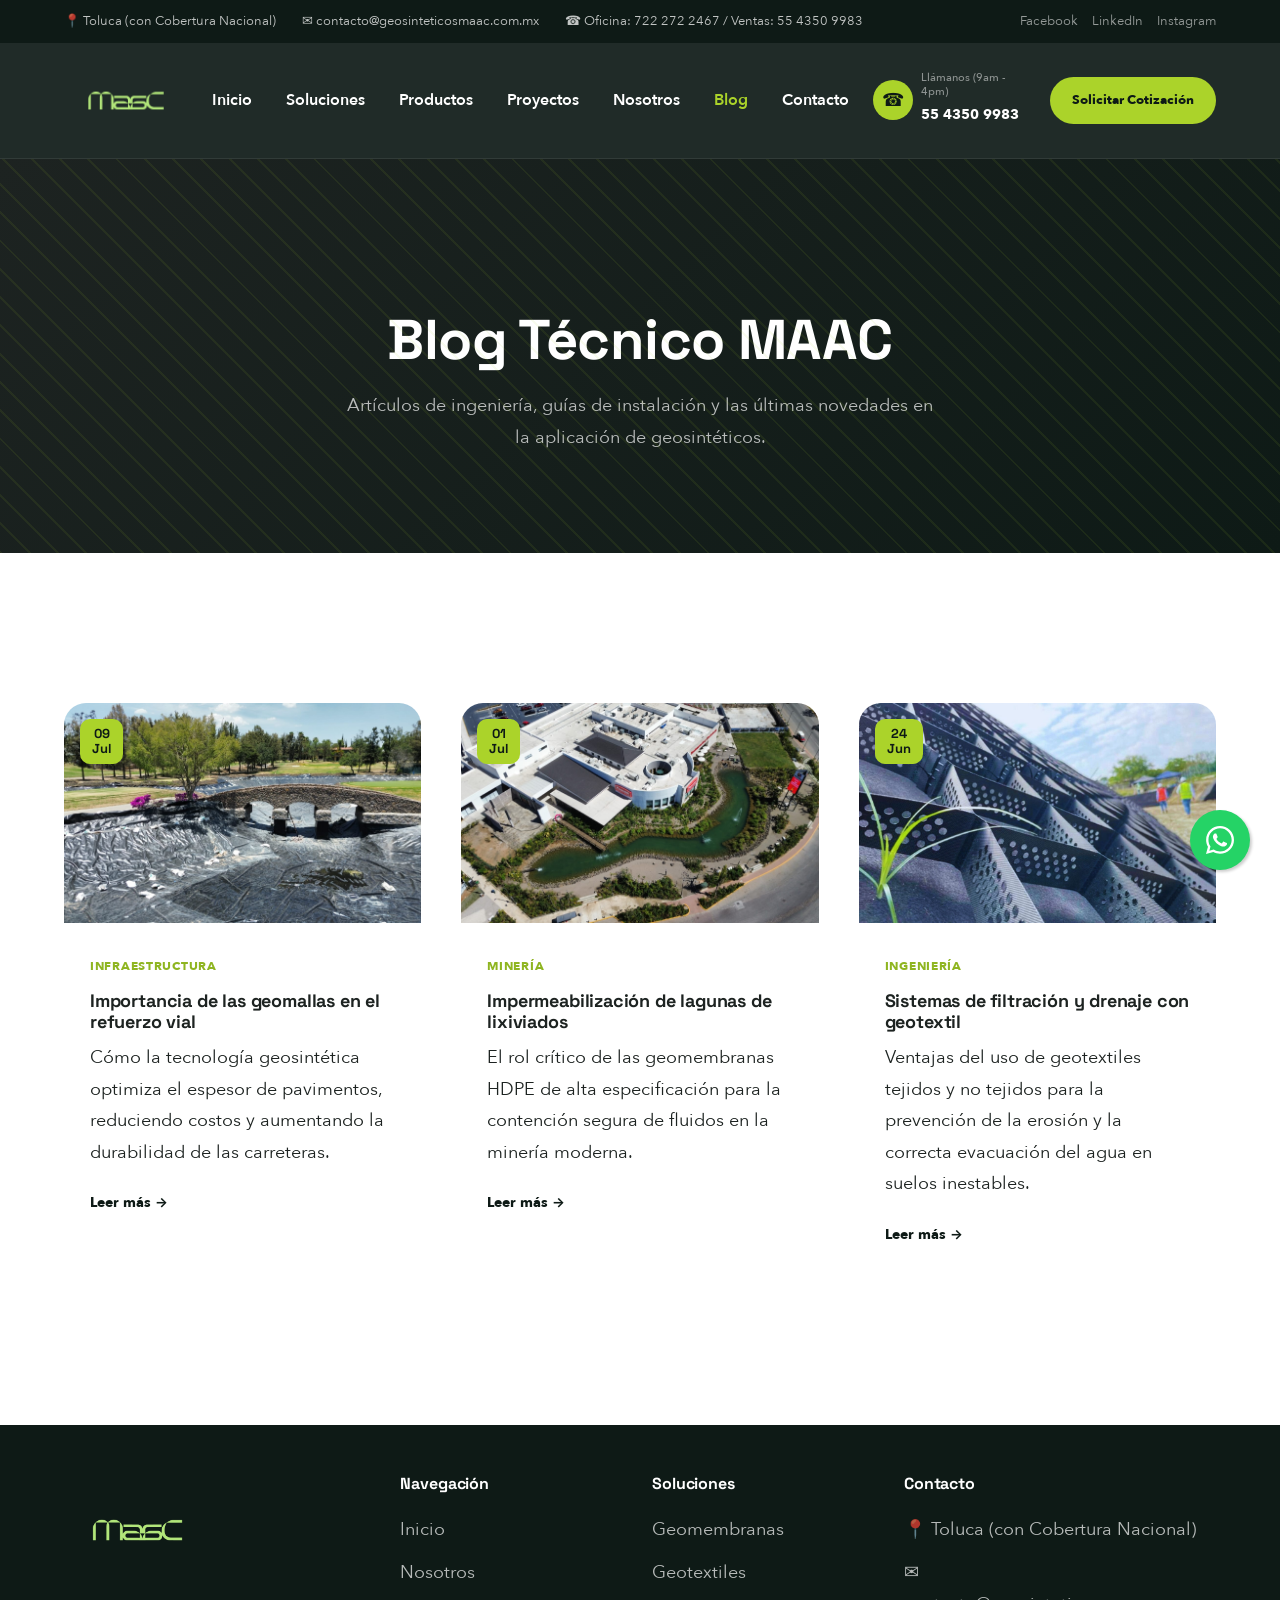
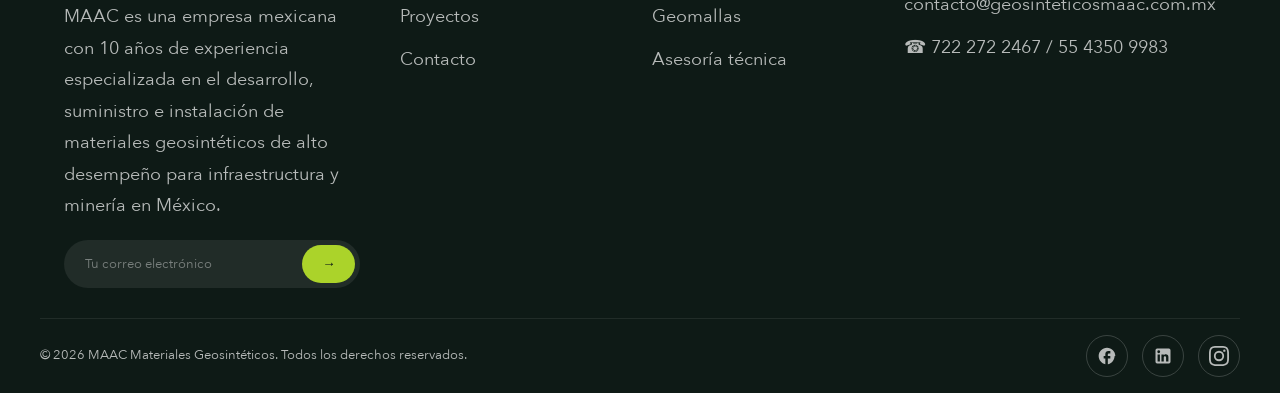
==== blog.html @ 40a83d2c "Primer commit: sitio web MAAC Materiales Geosintéticos con SEO, sitemap, robots.txt y configuración " ====
<!DOCTYPE html>
<html lang="es">
<head>
<meta charset="UTF-8">
<meta name="viewport" content="width=device-width, initial-scale=1.0">
<title>Blog de Geosintéticos | Artículos Técnicos y Guías — MAAC</title>
<meta name="description" content="Blog técnico de MAAC: artículos sobre geomallas, geomembranas, geotextiles, estabilización de suelos e impermeabilización para infraestructura y minería en México.">
<meta name="keywords" content="blog geosintéticos, artículos técnicos, geomallas, geomembranas, geotextiles, infraestructura, México">
<meta name="author" content="MAAC Materiales Geosintéticos">
<meta name="robots" content="index, follow">
<link rel="canonical" href="https://geosinteticosmaac.com.mx/blog">
<meta property="og:type" content="website">
<meta property="og:url" content="https://geosinteticosmaac.com.mx/blog">
<meta property="og:title" content="Blog de Geosintéticos | Artículos Técnicos y Guías — MAAC">
<meta property="og:description" content="Artículos técnicos, guías de instalación y tendencias en geosintéticos para ingeniería civil, construcción y minería.">
<meta property="og:image" content="https://geosinteticosmaac.com.mx/assets/img/og-image.jpg">
<meta property="og:locale" content="es_MX">
<meta property="og:site_name" content="MAAC Materiales Geosintéticos">
<meta name="twitter:card" content="summary_large_image">
<meta name="twitter:url" content="https://geosinteticosmaac.com.mx/blog">
<meta name="twitter:title" content="Blog de Geosintéticos | Artículos Técnicos y Guías — MAAC">
<meta name="twitter:description" content="Artículos técnicos y guías sobre geosintéticos para infraestructura y minería.">
<meta name="twitter:image" content="https://geosinteticosmaac.com.mx/assets/img/og-image.jpg">
<link rel="icon" type="image/png" href="assets/img/logo-dark.png">
<link rel="apple-touch-icon" href="assets/img/logo-dark.png">
<link rel="preconnect" href="https://fonts.googleapis.com">
<link rel="preconnect" href="https://fonts.gstatic.com" crossorigin>
<link href="https://fonts.googleapis.com/css2?family=Space+Grotesk:wght@500;600;700&family=Inter:wght@400;500;600;700;800&display=swap" rel="stylesheet">
<link rel="stylesheet" href="assets/css/style.css">
<style>
  /* Estilos específicos para la página de Blog */
  .page-hero {
    background: linear-gradient(135deg, var(--gris-carbon), var(--verde-profundo));
    padding: 150px 0 100px 0;
    text-align: center;
    position: relative;
    overflow: hidden;
  }
  .page-hero::after {
    content: ""; position: absolute; inset: 0; opacity: 0.08;
    background-image: repeating-linear-gradient(45deg, var(--verde-maac) 0 2px, transparent 2px 20px);
    pointer-events: none;
  }
  .page-hero h1 {
    font-size: clamp(36px, 5vw, 56px);
    line-height: 1.1;
    color: var(--blanco);
    margin-bottom: 20px;
    max-width: 800px;
    margin-left: auto;
    margin-right: auto;
  }
  .page-hero p {
    color: rgba(255,255,255,0.7);
    font-size: 18px;
    max-width: 600px;
    margin: 0 auto;
  }

  .blog-page-section {
    padding: 150px 0;
    background: var(--blanco);
  }
  
  .blog-grid {
    display: grid;
    grid-template-columns: repeat(3, 1fr);
    gap: 40px;
  }
  
  @media (max-width: 1024px) {
    .blog-grid { grid-template-columns: repeat(2, 1fr); }
  }
  @media (max-width: 768px) {
    .blog-grid { grid-template-columns: 1fr; }
  }
</style>
</head>
<body>

<!-- ============ TOPBAR ============ -->
<div class="topbar">
  <div class="container">
    <div class="topbar-info">
      <span>📍 Toluca (con Cobertura Nacional)</span>
      <span>✉ contacto@geosinteticosmaac.com.mx</span>
      <span>☎ Oficina: 722 272 2467 / Ventas: 55 4350 9983</span>
    </div>
    <div class="topbar-social">
      <a href="#" target="_blank" rel="noopener">Facebook</a>
      <a href="#" target="_blank" rel="noopener">LinkedIn</a>
      <a href="#" target="_blank" rel="noopener">Instagram</a>
    </div>
  </div>
</div>

<!-- ============ HEADER ============ -->
<header class="site-header" id="siteHeader">
  <div class="container nav-wrap">
    <a href="index.html" class="logo"><img src="assets/img/logo-light.png" alt="MAAC Materiales Geosintéticos"></a>
    <nav>
      <ul class="main-nav" id="mainNav">
        <li><a href="index.html">Inicio</a></li>
        <li><a href="soluciones.html">Soluciones</a></li>
        <li><a href="productos.html">Productos</a></li>
        <li><a href="proyectos.html">Proyectos</a></li>
        <li><a href="nosotros.html">Nosotros</a></li>
        <li class="active"><a href="blog.html">Blog</a></li>
        <li><a href="contacto.html">Contacto</a></li>
      </ul>
    </nav>
    <div class="header-actions">
      <div class="header-phone">
        <a href="tel:5543509983" style="display:flex; align-items:center; gap:8px;">
          <span class="ic">☎</span>
          <span><small style="display:block; font-size:11px; opacity:0.7; line-height:1.2;">Llámanos (9am - 4pm)</small><strong style="font-size:14px; font-weight:700;">55 4350 9983</strong></span>
        </a>
      </div>
      <a href="contacto.html" class="btn btn-primary btn-sm">Solicitar Cotización</a>
      <button class="burger" id="burgerBtn"><span></span><span></span><span></span></button>
    </div>
  </div>
</header>

<!-- ============ HERO BLOG ============ -->
<section class="page-hero">
  <div class="container">
    <h1>Blog Técnico MAAC</h1>
    <p>Artículos de ingeniería, guías de instalación y las últimas novedades en la aplicación de geosintéticos.</p>
  </div>
</section>

<!-- ============ LISTADO DE ARTÍCULOS ============ -->
<section class="blog-page-section">
  <div class="container">
    <div class="blog-grid">
      
      <!-- Artículo 1 -->
      <div class="blog-card reveal">
        <div class="ph" style="background-image: url('assets/img/Maac Geosinteticos5.jpeg'); background-size: cover; background-position: center;"><div class="blog-date">09<br>Jul</div></div>
        <div class="blog-body">
          <span class="blog-cat">Infraestructura</span>
          <h3>Importancia de las geomallas en el refuerzo vial</h3>
          <p>Cómo la tecnología geosintética optimiza el espesor de pavimentos, reduciendo costos y aumentando la durabilidad de las carreteras.</p>
          <a href="#" class="blog-read">Leer más →</a>
        </div>
      </div>

      <!-- Artículo 2 -->
      <div class="blog-card reveal">
        <div class="ph" style="background-image: url('assets/img/Maac Geosinteticos6.jpeg'); background-size: cover; background-position: center;"><div class="blog-date">01<br>Jul</div></div>
        <div class="blog-body">
          <span class="blog-cat">Minería</span>
          <h3>Impermeabilización de lagunas de lixiviados</h3>
          <p>El rol crítico de las geomembranas HDPE de alta especificación para la contención segura de fluidos en la minería moderna.</p>
          <a href="#" class="blog-read">Leer más →</a>
        </div>
      </div>

      <!-- Artículo 3 -->
      <div class="blog-card reveal">
        <div class="ph" style="background-image: url('assets/img/Maac Geosinteticos7.jpg'); background-size: cover; background-position: center;"><div class="blog-date">24<br>Jun</div></div>
        <div class="blog-body">
          <span class="blog-cat">Ingeniería</span>
          <h3>Sistemas de filtración y drenaje con geotextil</h3>
          <p>Ventajas del uso de geotextiles tejidos y no tejidos para la prevención de la erosión y la correcta evacuación del agua en suelos inestables.</p>
          <a href="#" class="blog-read">Leer más →</a>
        </div>
      </div>

    </div>
  </div>
</section>

<!-- ============ FOOTER ============ -->
<footer class="site-footer">
  <div class="container footer-grid">
    <div>
      <a href="index.html" class="logo"><img src="assets/img/logo-light.png" alt="MAAC" style="height:110px;margin-bottom:16px;"></a>
      <p>MAAC es una empresa mexicana con 10 años de experiencia especializada en el desarrollo, suministro e instalación de materiales geosintéticos de alto desempeño para infraestructura y minería en México.</p>
      <div class="newsletter-form">
        <input type="email" placeholder="Tu correo electrónico">
        <button>→</button>
      </div>
    </div>
    <div>
      <h4>Navegación</h4>
      <ul>
        <li><a href="index.html">Inicio</a></li>
        <li><a href="nosotros.html">Nosotros</a></li>
        <li><a href="proyectos.html">Proyectos</a></li>
        <li><a href="contacto.html">Contacto</a></li>
      </ul>
    </div>
    <div>
      <h4>Soluciones</h4>
      <ul>
        <li><a href="productos.html">Geomembranas</a></li>
        <li><a href="productos.html">Geotextiles</a></li>
        <li><a href="productos.html">Geomallas</a></li>
        <li><a href="soluciones.html">Asesoría técnica</a></li>
      </ul>
    </div>
    <div>
      <h4>Contacto</h4>
      <ul class="footer-contact">
        <li>📍 Toluca (con Cobertura Nacional)</li>
        <li>✉ contacto@geosinteticosmaac.com.mx</li>
        <li>☎ 722 272 2467 / 55 4350 9983</li>
      </ul>
    </div>
  </div>
  <div class="container footer-bottom">
    <span>© 2026 MAAC Materiales Geosintéticos. Todos los derechos reservados.</span>
    <div class="footer-social">
      <a href="#" target="_blank" rel="noopener" aria-label="Facebook">
        <svg viewBox="0 0 24 24" width="20" height="20" fill="currentColor"><path d="M22 12c0-5.52-4.48-10-10-10S2 6.48 2 12c0 4.84 3.44 8.87 8 9.8V15H8v-3h2V9.5C10 7.57 11.57 6 13.5 6H16v3h-2c-.55 0-1 .45-1 1v2h3v3h-3v6.95c4.56-.93 8-4.96 8-9.75z"/></svg>
      </a>
      <a href="#" target="_blank" rel="noopener" aria-label="LinkedIn">
        <svg viewBox="0 0 24 24" width="20" height="20" fill="currentColor"><path d="M19 3a2 2 0 0 1 2 2v14a2 2 0 0 1-2 2H5a2 2 0 0 1-2-2V5a2 2 0 0 1 2-2h14m-.5 15.5v-5.3a3.26 3.26 0 0 0-3.26-3.26c-.85 0-1.84.52-2.32 1.3v-1.11h-2.79v8.37h2.79v-4.93c0-.77.62-1.4 1.39-1.4a1.4 1.4 0 0 1 1.4 1.4v4.93h2.79M6.88 8.56a1.68 1.68 0 0 0 1.68-1.68c0-.93-.75-1.69-1.68-1.69a1.69 1.69 0 0 0-1.69 1.69c0 .93.76 1.68 1.69 1.68m1.39 9.94v-8.37H5.5v8.37h2.77z"/></svg>
      </a>
      <a href="#" target="_blank" rel="noopener" aria-label="Instagram">
        <svg viewBox="0 0 24 24" width="20" height="20" fill="currentColor"><path d="M12 2.163c3.204 0 3.584.012 4.85.07 3.252.148 4.771 1.691 4.919 4.919.058 1.265.069 1.645.069 4.849 0 3.205-.012 3.584-.069 4.849-.149 3.225-1.664 4.771-4.919 4.919-1.266.058-1.644.07-4.85.07-3.204 0-3.584-.012-4.849-.07-3.26-.149-4.771-1.699-4.919-4.92-.058-1.265-.07-1.644-.07-4.849 0-3.204.013-3.583.07-4.849.149-3.227 1.664-4.771 4.919-4.919 1.266-.057 1.645-.069 4.849-.069zM12 0C8.741 0 8.333.014 7.053.072 2.695.272.273 2.69.073 7.051.014 8.333 0 8.741 0 12c0 3.259.014 3.668.072 4.948.2 4.358 2.618 6.78 6.98 6.98 1.281.058 1.689.072 4.948.072 3.259 0 3.668-.014 4.948-.072 4.354-.2 6.782-2.618 6.979-6.98.059-1.28.073-1.689.073-4.948 0-3.259-.014-3.667-.072-4.947-.196-4.354-2.617-6.78-6.979-6.98C15.668.014 15.259 0 12 0zm0 5.838a6.162 6.162 0 1 0 0 12.324 6.162 6.162 0 0 0 0-12.324zM12 16a4 4 0 1 1 0-8 4 4 0 0 1 0 8zm6.406-11.845a1.44 1.44 0 1 0 0 2.881 1.44 1.44 0 0 0 0-2.881z"/></svg>
      </a>
    </div>
  </div>
</footer>

<!-- ============ WHATSAPP FLOATING BUTTON ============ -->
<a href="https://wa.me/525541806306?text=Hola,%20me%20gustaría%20solicitar%20asesoría%20sobre%20geosintéticos." class="whatsapp-float" target="_blank" rel="noopener" aria-label="Contacto por WhatsApp">
  <svg viewBox="0 0 448 512">
    <path d="M380.9 97.1C339 55.1 283.2 32 223.9 32c-122.4 0-222 99.6-222 222 0 39.1 10.2 77.3 29.6 111L0 480l117.7-30.9c32.4 17.7 68.9 27 106.1 27h.1c122.3 0 224.1-99.6 224.1-222 0-59.3-25.2-115-67.1-157zm-157 341.6c-33.2 0-65.7-8.9-94-25.7l-6.7-4-69.8 18.3L72 359.2l-4.4-7c-18.5-29.4-28.2-63.3-28.2-98.2 0-101.7 82.8-184.5 184.6-184.5 49.3 0 95.6 19.2 130.4 54.1 34.8 34.9 56.2 81.2 56.1 130.5 0 101.8-84.9 184.6-186.6 184.6zm101.2-138.2c-5.5-2.8-32.8-16.2-37.9-18-5.1-1.9-8.8-2.8-12.5 2.8-3.7 5.6-14.3 18-17.6 21.8-3.2 3.7-6.5 4.2-12 1.4-32.6-16.3-54-29.1-75.5-66-5.7-9.8 5.7-9.1 16.3-30.3 1.8-3.7 .9-6.9-.5-9.7-1.4-2.8-12.5-30.1-17.1-41.2-4.5-10.8-9.1-9.3-12.5-9.5-3.2-.2-6.9-.2-10.6-.2-3.7 0-9.7 1.4-14.8 6.9-5.1 5.6-19.4 19-19.4 46.3 0 27.3 19.9 53.7 22.6 57.4 2.8 3.7 39.1 59.7 94.8 83.8 35.2 15.2 49 16.5 66.6 13.9 10.7-1.6 32.8-13.4 37.4-26.4 4.6-13 4.6-24.1 3.2-26.4-1.3-2.5-5-3.9-10.5-6.6z"/>
  </svg>
 </a>

<script src="assets/js/main.js"></script>
</body>
</html>
---- assets/css/style.css ----
/* =========================================================
   MAAC MATERIALES GEOSINTÉTICOS — Prototipo visual de sitio
   Composición y efectos basados en referencia (Mindo/Eightheme)
   Paleta y tipografía según Brand Book MAAC 2026
   ========================================================= */

/* Integración de tipografías oficiales de marca */
@font-face {
  font-family: 'Asterone';
  src: url('../fonts/Asterone_DEMO.ttf') format('truetype');
  font-weight: normal;
  font-style: normal;
}

@font-face {
  font-family: 'Avenir Next';
  src: url('../fonts/Avenir_Next_Regular.ttf') format('truetype');
  font-weight: 400;
  font-style: normal;
}

@font-face {
  font-family: 'Avenir Next';
  src: url('../fonts/Avenir_Next_Medium.ttf') format('truetype');
  font-weight: 500;
  font-style: normal;
}

@font-face {
  font-family: 'Avenir Next';
  src: url('../fonts/Avenir_Next_Demi_Bold.ttf') format('truetype');
  font-weight: 600;
  font-style: normal;
}

@font-face {
  font-family: 'Avenir Next';
  src: url('../fonts/Avenir_Next_Bold.ttf') format('truetype');
  font-weight: 700;
  font-style: normal;
}

:root{
  /* Paleta MAAC (Brand Book 2026) */
  --verde-maac: #ABD32A;
  --verde-maac-dark: #8FB521;
  --verde-profundo: #0E1A16;
  --gris-carbon: #1D2321;
  --gris-tecnico: #5A5F5E;
  --gris-claro: #E6E6E6;
  --blanco: #FFFFFF;

  /* Fuentes oficiales de marca */
  --font-display: 'Space Grotesk', Arial, sans-serif;
  --font-body: 'Avenir Next', 'Inter', Arial, sans-serif;

  --radius-lg: 22px;
  --radius-md: 14px;
  --radius-sm: 8px;
  --container: 1200px;
  --transition: .35s cubic-bezier(.25,.8,.25,1);
}

*,*::before,*::after{ box-sizing:border-box; }
html{ scroll-behavior:smooth; }
body{
  margin:0;
  font-family:var(--font-body);
  color:var(--gris-carbon);
  background:var(--blanco);
  line-height:1.75;
  font-size:18px;
  overflow-x:hidden;
}
img{ max-width:100%; display:block; }
a{ text-decoration:none; color:inherit; }
ul{ list-style:none; margin:0; padding:0; }
h1,h2,h3,h4,h5{ font-family:var(--font-display); margin:0 0 .5em; line-height:1.15; letter-spacing:-.01em; }
p{ margin:0 0 1em; }
.container{ max-width:var(--container); margin:0 auto; padding:0 24px; }
section{ position:relative; }

/* ---------- Utilities ---------- */
.eyebrow{
  display:inline-flex; align-items:center; gap:10px;
  font-size:13px; font-weight:700; letter-spacing:.14em; text-transform:uppercase;
  color:var(--verde-maac-dark); margin-bottom:16px;
}
.eyebrow::before{
  content:""; width:28px; height:2px; background:var(--verde-maac-dark); display:inline-block;
}
.on-dark .eyebrow{ color:var(--verde-maac); }
.on-dark .eyebrow::before{ background:var(--verde-maac); }

.btn{
  display:inline-flex; align-items:center; justify-content:center; gap:10px;
  padding:16px 30px; border-radius:100px; font-weight:700; font-size:15px;
  border:2px solid transparent; cursor:pointer; transition:var(--transition);
  white-space:nowrap;
}
.btn-primary{ background:var(--verde-maac); color:var(--verde-profundo); }
.btn-primary:hover{ background:var(--verde-profundo); color:var(--verde-maac); transform:translateY(-3px); box-shadow:0 12px 24px rgba(14,26,22,.25); }
.btn-outline{ background:transparent; border-color:rgba(255,255,255,.35); color:var(--blanco); }
.btn-outline:hover{ background:var(--blanco); color:var(--verde-profundo); border-color:var(--blanco); }
.btn-dark{ background:var(--verde-profundo); color:var(--blanco); }
.btn-dark:hover{ background:var(--verde-maac); color:var(--verde-profundo); transform:translateY(-3px); }
.btn-sm{ padding:10px 20px; font-size:13px; }

.play-cta{
  display:inline-flex; align-items:center; gap:14px; font-weight:700;
}
.play-cta .play-circle{
  width:52px; height:52px; border-radius:50%; background:var(--verde-maac);
  display:flex; align-items:center; justify-content:center; color:var(--verde-profundo);
  transition:var(--transition); flex-shrink:0;
}
.play-cta:hover .play-circle{ transform:scale(1.1); box-shadow:0 8px 20px rgba(171,211,42,.4); }

.section-head{ max-width:640px; margin-bottom:48px; }
.section-head.center{ margin-left:auto; margin-right:auto; text-align:center; }
.section-head h2{ font-size:clamp(28px,4vw,42px); color:var(--verde-profundo); }
.on-dark .section-head h2{ color:var(--blanco); }
.section-head p{ color:var(--gris-tecnico); font-size:17px; }

.reveal{ opacity:0; transform:translateY(28px); transition:opacity .7s ease, transform .7s ease; }
.reveal.in{ opacity:1; transform:translateY(0); }

/* Net / geogrid pattern (recurso gráfico de marca) */
.net-pattern{
  position:absolute; inset:0; pointer-events:none; opacity:.10;
  background-image:
    repeating-linear-gradient(60deg, var(--verde-maac) 0 1.5px, transparent 1.5px 64px),
    repeating-linear-gradient(-60deg, var(--verde-maac) 0 1.5px, transparent 1.5px 64px);
  mask-image:linear-gradient(to bottom, transparent, black 20%, black 80%, transparent);
}
.lines-deco{
  position:absolute; inset:0; pointer-events:none; overflow:hidden;
}
.lines-deco svg{ position:absolute; width:140%; height:140%; opacity:.5; }

/* placeholder de imagen / foto pendiente */
.ph{
  position:relative; overflow:hidden; border-radius:var(--radius-lg);
  background:linear-gradient(135deg, var(--gris-carbon), var(--verde-profundo));
  display:flex; align-items:center; justify-content:center;
  color:rgba(255,255,255,.55); font-size:13px; text-align:center; padding:12px;
}
/* Textura removida para mantener las fotos limpias */
.ph span{ position:relative; z-index:1; border:1px dashed rgba(255,255,255,.35); padding:6px 12px; border-radius:100px; }
.ph.light{ background:linear-gradient(135deg, #dfe6e0, #c9d3cb); color:rgba(20,30,25,.55); }
.ph.light span{ border-color:rgba(20,30,25,.3); }

/* ---------- Topbar ---------- */
.topbar{
  background:var(--verde-profundo); color:rgba(255,255,255,.75); font-size:13px;
  padding:10px 0; display:flex; justify-content:flex-end; gap:28px;
}
.topbar .container{ display:flex; justify-content:space-between; align-items:center; width:100%; }
.topbar-info{ display:flex; gap:26px; }
.topbar-info span{ display:inline-flex; align-items:center; gap:8px; }
.topbar-info svg{ color:var(--verde-maac); }
.topbar-social{ display:flex; gap:14px; }
.topbar-social a{ opacity:.75; transition:var(--transition); }
.topbar-social a:hover{ opacity:1; color:var(--verde-maac); }

/* ---------- Header ---------- */
header.site-header{
  position:sticky; top:0; z-index:100; padding:10px 0;
  background:rgba(14,26,22,.92); backdrop-filter:blur(12px);
  transition:var(--transition); border-bottom:1px solid rgba(255,255,255,.08);
}
header.site-header.scrolled{
  padding:5px 0; background:var(--blanco);
  box-shadow:0 10px 30px rgba(0,0,0,.08);
  border-bottom:1px solid rgba(0,0,0,.05);
}
.nav-wrap{ display:flex; align-items:center; justify-content:space-between; gap:24px; }
.logo img{ height:95px; width:auto; transition:var(--transition); }
header.site-header.scrolled .logo img{ height:60px; }
.main-nav{ display:flex; gap:34px; }
.main-nav > li{ position:relative; }
.main-nav a{ color:var(--blanco); font-weight:600; font-size:15.5px; padding:8px 0; display:flex; align-items:center; gap:6px; transition:var(--transition); }
.main-nav > li > a:hover, .main-nav > li.active > a{ color:var(--verde-maac); }
header.site-header.scrolled .main-nav a{ color:var(--verde-profundo); }
header.site-header.scrolled .main-nav > li > a:hover, header.site-header.scrolled .main-nav > li.active > a{ color:var(--verde-maac-dark); }
.main-nav .dropdown{
  position:absolute; top:100%; left:0; background:var(--gris-carbon); min-width:200px;
  border-radius:var(--radius-sm); padding:10px; opacity:0; visibility:hidden; transform:translateY(10px);
  transition:var(--transition); box-shadow:0 20px 40px rgba(0,0,0,.35);
}
.main-nav li:hover .dropdown{ opacity:1; visibility:visible; transform:translateY(0); }
.main-nav .dropdown a{ padding:10px 12px; border-radius:8px; font-weight:500; }
.main-nav .dropdown a:hover{ background:rgba(171,211,42,.12); color:var(--verde-maac); }
.header-actions{ display:flex; align-items:center; gap:22px; }
.header-phone{ display:flex; align-items:center; gap:10px; }
.header-phone a{ color:var(--blanco); display:flex; align-items:center; gap:10px; transition:var(--transition); }
.header-phone a:hover{ color:var(--verde-maac); }
.header-phone .ic{
  width:40px; height:40px; border-radius:50%; background:var(--verde-maac); color:var(--verde-profundo);
  display:flex; align-items:center; justify-content:center; flex-shrink:0;
}
.header-phone small{ display:block; font-size:11px; color:rgba(255,255,255,0.7); font-weight:500; }
.header-phone strong{ font-size:14px; color:var(--blanco); }
header.site-header.scrolled .header-phone a{ color:var(--verde-profundo); }
header.site-header.scrolled .header-phone a:hover{ color:var(--verde-maac-dark); }
header.site-header.scrolled .header-phone small{ color:var(--gris-tecnico); }
header.site-header.scrolled .header-phone strong{ color:var(--verde-profundo); }
header.site-header.scrolled .burger span{ background:var(--verde-profundo); }
.burger{ display:none; flex-direction:column; gap:5px; background:none; border:0; cursor:pointer; }
.burger span{ width:26px; height:2px; background:var(--blanco); border-radius:2px; }

/* ---------- Hero ---------- */
.hero{
  background:radial-gradient(circle at 15% 20%, #16281f 0%, var(--verde-profundo) 55%);
  color:var(--blanco); padding:100px 0 130px; overflow:hidden;
}
.hero-grid{ display:grid; grid-template-columns:1.05fr .95fr; gap:60px; align-items:center; position:relative; z-index:1; }
.hero h1{ font-size:clamp(34px,5vw,58px); margin-bottom:22px; color:var(--blanco); }
.hero h1 em{ font-style:normal; color:var(--verde-maac); }
.hero p.lead{ color:rgba(255,255,255,.7); font-size:18px; max-width:480px; }
.hero-cta{ display:flex; align-items:center; gap:36px; margin-top:34px; flex-wrap:wrap; }

.hero-collage{ position:relative; height:480px; }
.hero-collage .ph{ position:absolute; box-shadow:0 30px 60px rgba(0,0,0,.45); }
.hero-collage .ph-1{ width:60%; height:65%; top:0; right:0; }
.hero-collage .ph-2{ width:48%; height:42%; bottom:0; left:0; border:6px solid var(--verde-profundo); }
.hero-collage .ph-3{ width:34%; height:34%; bottom:14%; right:8%; border:6px solid var(--verde-profundo); }
.hero-stat-card{
  position:absolute; left:-10px; bottom:36%; background:var(--blanco); color:var(--verde-profundo);
  padding:18px 22px; border-radius:var(--radius-md); box-shadow:0 20px 40px rgba(0,0,0,.3);
  display:flex; align-items:center; gap:14px; min-width:210px; z-index:2;
}
.hero-stat-card .num{ font-size:30px; font-weight:800; color:var(--verde-maac-dark); font-family:var(--font-display); }
.hero-stat-card small{ display:block; color:var(--gris-tecnico); font-size:12.5px; line-height:1.3; }

/* ---------- Marquee de clientes ---------- */
.clients-strip{ background:var(--gris-claro); padding:28px 0; overflow:hidden; }
.marquee{ display:flex; gap:64px; width:max-content; animation:scroll-left 26s linear infinite; }
.marquee span{ font-family:var(--font-display); font-weight:700; font-size:20px; color:var(--gris-tecnico); opacity:.55; white-space:nowrap; }
@keyframes scroll-left{ from{ transform:translateX(0);} to{ transform:translateX(-50%);} }

/* ---------- Quiénes somos ---------- */
.about{ padding:150px 0; background:var(--blanco); }
.about-grid{ display:grid; grid-template-columns:.85fr 1.15fr; gap:70px; align-items:center; }
.about-media{ position:relative; }
.about-media .ph-main{ height:520px; }
.badge-float{
  position:absolute; bottom:-30px; left:-30px; background:var(--verde-profundo); color:var(--blanco);
  padding:22px; border-radius:var(--radius-md); display:flex; gap:14px; align-items:center;
  box-shadow:0 25px 50px rgba(14,26,22,.35); max-width:230px;
}
.badge-float .ic{ width:46px; height:46px; border-radius:50%; background:var(--verde-maac); color:var(--verde-profundo); display:flex; align-items:center; justify-content:center; flex-shrink:0; }
.badge-float strong{ display:block; font-size:14px; }
.badge-float span{ font-size:12px; color:rgba(255,255,255,.65); }

.check-list{ margin:26px 0; }
.check-list li{ display:flex; align-items:center; gap:12px; margin-bottom:14px; font-weight:600; }
.check-list .ic{ width:26px; height:26px; border-radius:50%; background:rgba(171,211,42,.15); color:var(--verde-maac-dark); display:flex; align-items:center; justify-content:center; flex-shrink:0; }

.about-stat{ display:flex; gap:16px; align-items:center; margin:30px 0; }
.about-stat .num{ font-family:var(--font-display); font-size:44px; font-weight:800; color:var(--verde-profundo); }
.about-stat small{ color:var(--gris-tecnico); max-width:150px; display:block; font-size:13px; }
.about-actions{ display:flex; align-items:center; gap:30px; flex-wrap:wrap; }

/* ---------- Cómo trabajamos ---------- */
.process{ padding:150px 0; background:var(--gris-claro); position:relative; }
.process-grid{ display:grid; grid-template-columns:repeat(3,1fr); gap:34px; margin-top:20px; position:relative; }
.process-grid::before{
  content:""; position:absolute; top:70px; left:12%; right:12%; height:2px;
  background:repeating-linear-gradient(to right, var(--gris-tecnico) 0 10px, transparent 10px 18px);
  z-index:0;
}
.step-card{ background:var(--blanco); border-radius:var(--radius-lg); padding:34px; position:relative; z-index:1; transition:var(--transition); }
.step-card:hover{ transform:translateY(-10px); box-shadow:0 25px 50px rgba(14,26,22,.12); }
.step-num{
  width:56px; height:56px; border-radius:50%; background:var(--verde-profundo); color:var(--verde-maac);
  display:flex; align-items:center; justify-content:center; font-family:var(--font-display); font-weight:800; font-size:20px;
  margin-bottom:20px; transition:var(--transition);
}
.step-card:hover .step-num{ background:var(--verde-maac); color:var(--verde-profundo); }
.step-card h3{ font-size:19px; }
.step-card .ph{ height:140px; margin:16px 0; }
.step-card ul li{ display:flex; gap:10px; align-items:flex-start; font-size:14px; color:var(--gris-tecnico); margin-bottom:8px; }
.step-card ul li::before{ content:"—"; color:var(--verde-maac-dark); font-weight:700; }

/* ---------- Qué hacemos / servicios ---------- */
.services{ padding:150px 0; background:var(--verde-profundo); color:var(--blanco); position:relative; overflow:hidden; }
.services-grid{ display:grid; grid-template-columns:repeat(3,1fr); gap:28px; }
.service-card{
  background:var(--gris-carbon); border-radius:var(--radius-lg); padding:36px 30px; transition:var(--transition);
  border:1px solid rgba(255,255,255,.06); position:relative; overflow:hidden;
}
.service-card::before{
  content:""; position:absolute; inset:0; background:linear-gradient(135deg, rgba(171,211,42,.12), transparent 60%);
  opacity:0; transition:var(--transition);
}
.service-card:hover{ transform:translateY(-8px); border-color:rgba(171,211,42,.4); }
.service-card:hover::before{ opacity:1; }
.service-icon{
  width:58px; height:58px; border-radius:16px; background:rgba(171,211,42,.14); color:var(--verde-maac);
  display:flex; align-items:center; justify-content:center; margin-bottom:22px; transition:var(--transition);
}
.service-card:hover .service-icon{ background:var(--verde-maac); color:var(--verde-profundo); }
.service-card h3{ font-size:19px; margin-bottom:10px; }
.service-card p{ color:rgba(255,255,255,.6); font-size:14.5px; }
.service-link{ display:inline-flex; align-items:center; gap:8px; color:var(--verde-maac); font-weight:700; font-size:14px; margin-top:8px; }
.service-link svg{ transition:var(--transition); }
.service-card:hover .service-link svg{ transform:translateX(5px); }

/* ---------- Proyectos destacados ---------- */
.projects{ position:relative; padding:0; color:var(--blanco); }
.projects-media{ position:relative; height:640px; overflow:hidden; }
.projects-media .ph{ height:100%; border-radius:0; }
.projects-overlay{ position:absolute; inset:0; background:linear-gradient(180deg, rgba(14,26,22,.2), rgba(14,26,22,.92)); display:flex; align-items:flex-end; }
.projects-content{ padding:60px 0 90px; width:100%; }
.projects-tabs{ display:flex; gap:14px; margin-bottom:26px; flex-wrap:wrap; }
.projects-tabs button{
  background:rgba(255,255,255,.08); border:1px solid rgba(255,255,255,.18); color:var(--blanco);
  padding:10px 20px; border-radius:100px; cursor:pointer; font-weight:600; font-size:13.5px; transition:var(--transition);
}
.projects-tabs button.active, .projects-tabs button:hover{ background:var(--verde-maac); color:var(--verde-profundo); border-color:var(--verde-maac); }
.projects-info{ display:flex; justify-content:space-between; align-items:flex-end; gap:40px; flex-wrap:wrap; }
.projects-info h3{ font-size:26px; max-width:420px; }
.play-circle-lg{
  width:70px; height:70px; border-radius:50%; background:var(--verde-maac); color:var(--verde-profundo);
  display:flex; align-items:center; justify-content:center; flex-shrink:0; box-shadow:0 0 0 0 rgba(171,211,42,.5);
  animation:pulse 2.4s infinite;
}
@keyframes pulse{ 0%{ box-shadow:0 0 0 0 rgba(171,211,42,.45);} 70%{ box-shadow:0 0 0 22px rgba(171,211,42,0);} 100%{ box-shadow:0 0 0 0 rgba(171,211,42,0);} }

.stats-strip{ background:var(--verde-maac); color:var(--verde-profundo); }
.stats-grid{ display:grid; grid-template-columns:repeat(4,1fr); }
.stat-item{ padding:40px 20px; text-align:center; border-right:1px solid rgba(14,26,22,.15); }
.stat-item:last-child{ border-right:none; }
.stat-item .num{ font-family:var(--font-display); font-size:clamp(30px,4vw,44px); font-weight:800; }
.stat-item small{ display:block; font-weight:700; font-size:13px; text-transform:uppercase; letter-spacing:.06em; }

/* ---------- CTA banda ---------- */
.cta-band{
  background:var(--gris-carbon); color:var(--blanco); padding:110px 0; text-align:center; position:relative; overflow:hidden;
}
.cta-band h2{ font-size:clamp(26px,4vw,38px); max-width:760px; margin:0 auto 30px; }

/* ---------- Testimonios ---------- */
.testimonials{ padding:150px 0; background:var(--blanco); }
.testi-wrap{ display:grid; grid-template-columns:.6fr 1.4fr; gap:60px; align-items:center; }
.testi-slide{ display:none; }
.testi-slide.active{ display:block; animation:fade .5s ease; }
@keyframes fade{ from{opacity:0; transform:translateY(14px);} to{opacity:1; transform:translateY(0);} }
.stars{ color:var(--verde-maac-dark); font-size:18px; letter-spacing:3px; margin-bottom:16px; }
.testi-slide p{ font-size:21px; color:var(--verde-profundo); font-weight:500; line-height:1.5; }
.testi-person{ display:flex; align-items:center; gap:14px; margin-top:20px; }
.testi-person .ph{ width:56px; height:56px; border-radius:50%; }
.testi-person strong{ display:block; }
.testi-person span{ color:var(--gris-tecnico); font-size:13px; }
.testi-nav{ display:flex; gap:12px; margin-top:30px; }
.testi-nav button{
  width:44px; height:44px; border-radius:50%; border:2px solid var(--gris-claro); background:none; cursor:pointer;
  display:flex; align-items:center; justify-content:center; transition:var(--transition);
}
.testi-nav button:hover{ background:var(--verde-maac); border-color:var(--verde-maac); color:var(--verde-profundo); }
.testi-media .ph{ height:420px; }

/* ---------- Planes / paquetes ---------- */
.plans{ padding:150px 0; background:var(--gris-claro); }
.plans-grid{ display:grid; grid-template-columns:repeat(3,1fr); gap:30px; align-items:stretch; }
.plan-card{ background:var(--blanco); border-radius:var(--radius-lg); padding:40px 34px; position:relative; transition:var(--transition); border:1px solid rgba(0,0,0,.06); }
.plan-card:hover{ transform:translateY(-10px); box-shadow:0 30px 60px rgba(14,26,22,.12); }
.plan-card.featured{ background:var(--verde-profundo); color:var(--blanco); transform:scale(1.05); }
.plan-card.featured:hover{ transform:scale(1.05) translateY(-10px); }
.plan-tag{ position:absolute; top:-14px; right:34px; background:var(--verde-maac); color:var(--verde-profundo); font-size:12px; font-weight:800; padding:6px 16px; border-radius:100px; }
.plan-price{ font-family:var(--font-display); font-size:40px; font-weight:800; margin:14px 0; }
.plan-price span{ font-size:14px; font-weight:600; color:var(--gris-tecnico); }
.plan-card.featured .plan-price span{ color:rgba(255,255,255,.6); }
.plan-card ul{ margin:24px 0; }
.plan-card ul li{ display:flex; gap:10px; padding:9px 0; border-top:1px solid rgba(0,0,0,.06); font-size:14px; }
.plan-card.featured ul li{ border-top-color:rgba(255,255,255,.1); }
.plan-card ul li:first-child{ border-top:none; }
.plan-card ul li::before{ content:"✓"; color:var(--verde-maac-dark); font-weight:800; }
.plan-card.featured ul li::before{ color:var(--verde-maac); }

/* ---------- FAQ ---------- */
.faq{ padding:150px 0; background:var(--blanco); }
.faq-grid{ display:grid; grid-template-columns:1fr 1fr; gap:70px; align-items:center; }
.faq-item{ border-bottom:1px solid rgba(0,0,0,.1); padding:22px 0; }
.faq-q{ display:flex; justify-content:space-between; align-items:center; cursor:pointer; font-weight:700; font-size:16.5px; gap:20px; }
.faq-q .plus{ width:30px; height:30px; border-radius:50%; background:var(--gris-claro); flex-shrink:0; display:flex; align-items:center; justify-content:center; transition:var(--transition); }
.faq-item.open .faq-q .plus{ background:var(--verde-maac); transform:rotate(45deg); }
.faq-a{ max-height:0; overflow:hidden; transition:max-height .4s ease; color:var(--gris-tecnico); font-size:14.5px; }
.faq-item.open .faq-a{ max-height:200px; padding-top:14px; }
.faq-media{ position:relative; }
.faq-media .ph{ height:460px; }
.faq-cta-card{
  position:absolute; bottom:-24px; right:-24px; background:var(--verde-maac); color:var(--verde-profundo);
  padding:26px; border-radius:var(--radius-md); max-width:230px; box-shadow:0 25px 50px rgba(0,0,0,.2);
}

/* ---------- Blog ---------- */
.blog{ padding:150px 0; background:var(--gris-claro); }
.blog-grid{ display:grid; grid-template-columns:repeat(3,1fr); gap:30px; }
.blog-card{ background:var(--blanco); border-radius:var(--radius-lg); overflow:hidden; transition:var(--transition); }
.blog-card:hover{ transform:translateY(-8px); box-shadow:0 25px 50px rgba(14,26,22,.12); }
.blog-card .ph{ height:220px; border-radius:0; }
.blog-date{
  position:absolute; top:16px; left:16px; background:var(--verde-maac); color:var(--verde-profundo);
  padding:8px 12px; border-radius:10px; text-align:center; font-family:var(--font-display); font-weight:800; font-size:13px; line-height:1.1;
}
.blog-body{ padding:26px; }
.blog-cat{ color:var(--verde-maac-dark); font-size:12px; font-weight:800; text-transform:uppercase; letter-spacing:.06em; }
.blog-body h3{ font-size:18px; margin:10px 0; }
.blog-read{ color:var(--verde-profundo); font-weight:700; font-size:13.5px; display:inline-flex; align-items:center; gap:8px; }

/* ---------- Footer ---------- */
footer.site-footer{ background:var(--verde-profundo); color:rgba(255,255,255,.7); padding-top:50px; }
.footer-grid{ display:grid; grid-template-columns:1.4fr 1fr 1fr 1.2fr; gap:40px; padding-bottom:30px; border-bottom:1px solid rgba(255,255,255,.08); }
.footer-grid h4{ color:var(--blanco); font-size:16px; margin-bottom:20px; }
.footer-grid ul li{ margin-bottom:12px; }
.footer-grid ul li a:hover{ color:var(--verde-maac); }
.footer-contact li{ display:flex; gap:10px; margin-bottom:14px; }
.footer-contact svg{ color:var(--verde-maac); flex-shrink:0; margin-top:3px; }
.newsletter-form{ display:flex; margin-top:14px; border-radius:100px; overflow:hidden; background:rgba(255,255,255,.08); padding:5px; }
.newsletter-form input{ flex:1; background:none; border:0; padding:10px 16px; color:var(--blanco); font-family:var(--font-body); }
.newsletter-form input::placeholder{ color:rgba(255,255,255,.4); }
.newsletter-form button{ background:var(--verde-maac); border:0; border-radius:100px; padding:0 20px; cursor:pointer; color:var(--verde-profundo); display:flex; align-items:center; }
.footer-bottom{ display:flex; justify-content:space-between; align-items:center; padding:16px 0; font-size:13px; flex-wrap:wrap; gap:14px; }
.footer-social{ display:flex; gap:14px; }
.footer-social a{ width:42px; height:42px; border-radius:50%; border:1px solid rgba(255,255,255,.18); display:flex; align-items:center; justify-content:center; transition:var(--transition); color: rgba(255,255,255,0.7); }
.footer-social a:hover{ background:var(--verde-maac); border-color:var(--verde-maac); color:var(--verde-profundo); }

/* ---------- Contact Section ---------- */
.contact-section{ padding:150px 0; background:var(--blanco); position:relative; overflow:hidden; }
.contact-grid{ display:grid; grid-template-columns:1.2fr 1fr; gap:60px; align-items:start; }
.contact-info h2{ font-size:clamp(26px, 3.5vw, 36px); color:var(--verde-profundo); margin-bottom:20px; }
.contact-info p{ color:var(--gris-tecnico); font-size:16px; margin-bottom:34px; }
.contact-details{ display:flex; flex-direction:column; gap:24px; }
.contact-details li{ display:flex; gap:18px; align-items:flex-start; }
.contact-details li .icon{
  width:46px; height:46px; border-radius:50%; background:rgba(171,211,42,0.15); color:var(--verde-profundo);
  display:flex; align-items:center; justify-content:center; font-size:20px; flex-shrink:0;
}
.contact-details li div{ display:flex; flex-direction:column; }
.contact-details li strong{ font-size:16px; color:var(--verde-profundo); font-family:var(--font-display); }
.contact-details li span{ font-size:15px; color:var(--gris-tecnico); }

.contact-form-wrap {
  background: var(--blanco);
  border: 1px solid rgba(14, 26, 22, 0.06);
  padding: 48px;
  border-radius: var(--radius-lg);
  box-shadow: 0 30px 60px rgba(14, 26, 22, 0.04);
}
.contact-form-wrap h3 {
  font-size: 24px;
  color: var(--verde-profundo);
  margin-bottom: 12px;
  font-family: var(--font-display);
}
.contact-form-wrap p {
  font-size: 15px;
  color: var(--gris-tecnico);
  margin-bottom: 30px;
}
.contact-form {
  display: flex;
  flex-direction: column;
  gap: 20px;
}
.contact-form-wrap form > div {
  margin-bottom: 20px;
}
.contact-form-wrap label {
  display: block;
  font-family: var(--font-display);
  font-size: 11px;
  font-weight: 700;
  text-transform: uppercase;
  letter-spacing: 0.08em;
  color: var(--verde-profundo);
  margin-bottom: 8px;
}
.contact-form-wrap input[type="text"],
.contact-form-wrap input[type="email"],
.contact-form-wrap input[type="tel"],
.contact-form-wrap textarea {
  width: 100%;
  padding: 16px 20px;
  border-radius: 12px;
  border: 1px solid #dbe2de;
  background: #fdfefe;
  font-family: var(--font-body);
  font-size: 15px;
  color: var(--gris-carbon);
  transition: all 0.3s cubic-bezier(0.16, 1, 0.3, 1);
}
.contact-form-wrap input[type="text"]::placeholder,
.contact-form-wrap input[type="email"]::placeholder,
.contact-form-wrap input[type="tel"]::placeholder,
.contact-form-wrap textarea::placeholder {
  color: #a0ada6;
}
.contact-form-wrap input[type="text"]:focus,
.contact-form-wrap input[type="email"]:focus,
.contact-form-wrap input[type="tel"]:focus,
.contact-form-wrap textarea:focus {
  outline: none;
  background: var(--blanco);
  border-color: var(--verde-maac-dark);
  box-shadow: 0 0 0 4px rgba(171, 211, 42, 0.18);
}
.form-grid {
  display: grid;
  grid-template-columns: 1fr 1fr;
  gap: 20px;
}
.form-feedback {
  padding: 16px 20px;
  border-radius: 10px;
  font-weight: 600;
  font-size: 14px;
  margin-top: 15px;
  display: none;
  line-height: 1.4;
}
.form-feedback.success {
  display: block;
  background-color: #e8f5e9;
  color: #2e7d32;
  border: 1px solid #c8e6c9;
}
.form-feedback.error {
  display: block;
  background-color: #ffebee;
  color: #c62828;
  border: 1px solid #ffcdd2;
}

/* ---------- WhatsApp Floating Button ---------- */
.whatsapp-float {
  position: fixed;
  width: 60px;
  height: 60px;
  bottom: 30px;
  right: 30px;
  background-color: #25d366;
  color: #fff;
  border-radius: 50px;
  text-align: center;
  font-size: 30px;
  box-shadow: 2px 2px 3px rgba(0,0,0,0.2);
  z-index: 1000;
  display: flex;
  align-items: center;
  justify-content: center;
  transition: transform 0.3s ease, box-shadow 0.3s ease;
  animation: pulse 2s infinite;
}
.whatsapp-float:hover {
  transform: scale(1.1);
  box-shadow: 2px 5px 15px rgba(0,0,0,0.3);
  color: #fff;
}
.whatsapp-float svg {
  width: 32px;
  height: 32px;
  fill: currentColor;
}

@keyframes pulse {
  0% {
    box-shadow: 0 0 0 0 rgba(37, 211, 102, 0.7);
  }
  70% {
    box-shadow: 0 0 0 15px rgba(37, 211, 102, 0);
  }
  100% {
    box-shadow: 0 0 0 0 rgba(37, 211, 102, 0);
  }
}

/* ---------- Video Modal / Lightbox ---------- */
.video-modal {
  position: fixed;
  inset: 0;
  background: rgba(14,26,22, 0.95);
  backdrop-filter: blur(10px);
  z-index: 9999;
  display: flex;
  align-items: center;
  justify-content: center;
  opacity: 0;
  visibility: hidden;
  transition: opacity 0.4s ease, visibility 0.4s ease;
}
.video-modal.active {
  opacity: 1;
  visibility: visible;
}
.video-modal-content {
  position: relative;
  width: 90%;
  max-width: 960px;
  aspect-ratio: 16/9;
  background: #000;
  border-radius: var(--radius-lg);
  overflow: hidden;
  box-shadow: 0 30px 60px rgba(0,0,0,0.5);
  border: 1px solid rgba(255,255,255,0.1);
  transform: scale(0.9);
  transition: transform 0.4s cubic-bezier(.25,.8,.25,1);
}
.video-modal.active .video-modal-content {
  transform: scale(1);
}
.video-modal-content video {
  width: 100%;
  height: 100%;
  object-fit: contain;
}
.video-modal-close {
  position: absolute;
  top: -50px;
  right: 0;
  background: none;
  border: 0;
  color: var(--blanco);
  font-size: 32px;
  cursor: pointer;
  display: flex;
  align-items: center;
  gap: 8px;
  font-family: var(--font-display);
  font-weight: 700;
  transition: var(--transition);
}
.video-modal-close:hover {
  color: var(--verde-maac);
}

/* ---------- Responsive ---------- */
@media (max-width:1024px){
  .hero-grid,.about-grid,.faq-grid,.testi-wrap,.contact-grid{ grid-template-columns:1fr; }
  .hero-collage{ height:380px; margin-top:20px; }
  .process-grid,.services-grid,.plans-grid,.blog-grid{ grid-template-columns:repeat(2,1fr); }
  .footer-grid{ grid-template-columns:1fr 1fr; }
  .stats-grid{ grid-template-columns:repeat(2,1fr); }
  .stat-item:nth-child(2){ border-right:none; }
}
@media (max-width:780px){
  .topbar,.main-nav,.header-phone small{ display:none; }
  .burger{ display:flex; }
  .process-grid::before{ display:none; }
  .process-grid,.services-grid,.plans-grid,.blog-grid,.stats-grid,.form-grid{ grid-template-columns:1fr; }
  .plan-card.featured{ transform:none; }
  .footer-grid{ grid-template-columns:1fr; }
  .hero{ padding:70px 0 90px; }
  .about,.process,.services,.testimonials,.plans,.faq,.blog,.contact-section{ padding:70px 0; }
  .contact-form-wrap{ padding:26px; }
  .whatsapp-float{ bottom: 20px; right: 20px; width: 50px; height: 50px; }
  .whatsapp-float svg{ width: 26px; height: 26px; }
}

/* main-nav mobile drawer */
.main-nav.mobile-open{
  display:flex; flex-direction:column; position:fixed; top:0; right:0; height:100vh; width:78%; max-width:320px;
  background:var(--gris-carbon); padding:100px 30px 30px; gap:8px; z-index:99; box-shadow:-20px 0 40px rgba(0,0,0,.3);
}

/* -------------------------------------------------------
   NOTA TIPOGRÁFICA:
   Las fuentes oficiales Asterone (primaria) y Avenir Next (secundaria)
   han sido integradas exitosamente al prototipo.
   ------------------------------------------------------- */
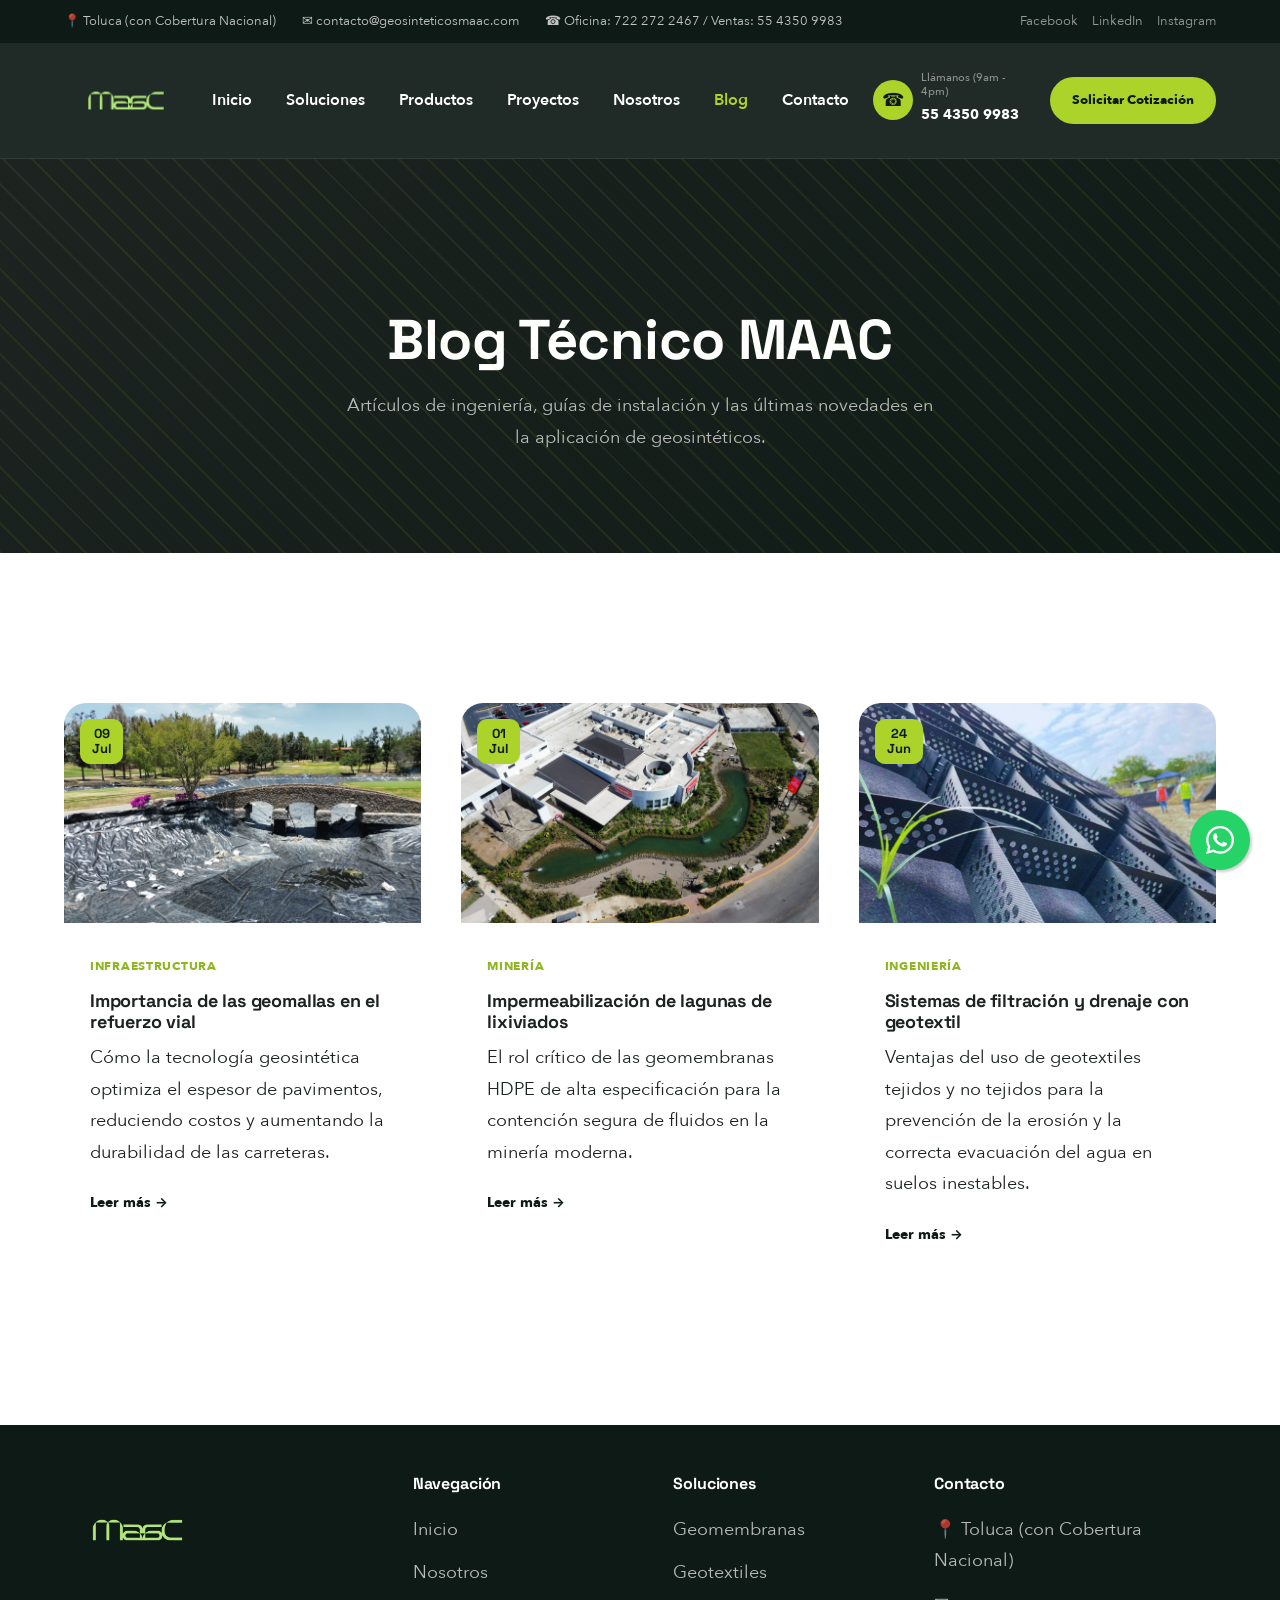
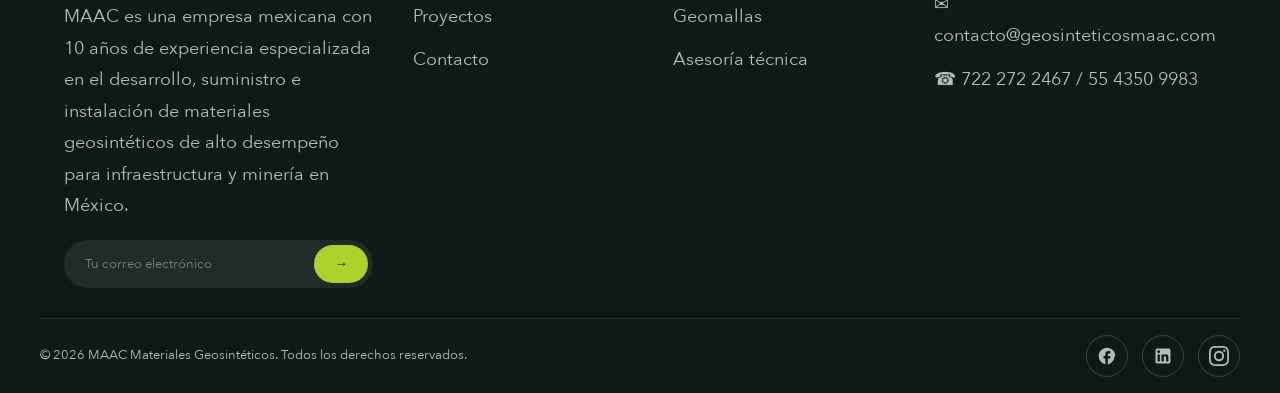
==== commit 7753fb4c: "Corrige dominio de geosinteticosmaac.com.mx a geosinteticosmaac.com Actualiza URLs canónicas, Open G" ====
--- a/blog.html
+++ b/blog.html
@@ -8,19 +8,19 @@
 <meta name="keywords" content="blog geosintéticos, artículos técnicos, geomallas, geomembranas, geotextiles, infraestructura, México">
 <meta name="author" content="MAAC Materiales Geosintéticos">
 <meta name="robots" content="index, follow">
-<link rel="canonical" href="https://geosinteticosmaac.com.mx/blog">
+<link rel="canonical" href="https://geosinteticosmaac.com/blog">
 <meta property="og:type" content="website">
-<meta property="og:url" content="https://geosinteticosmaac.com.mx/blog">
+<meta property="og:url" content="https://geosinteticosmaac.com/blog">
 <meta property="og:title" content="Blog de Geosintéticos | Artículos Técnicos y Guías — MAAC">
 <meta property="og:description" content="Artículos técnicos, guías de instalación y tendencias en geosintéticos para ingeniería civil, construcción y minería.">
-<meta property="og:image" content="https://geosinteticosmaac.com.mx/assets/img/og-image.jpg">
+<meta property="og:image" content="https://geosinteticosmaac.com/assets/img/og-image.jpg">
 <meta property="og:locale" content="es_MX">
 <meta property="og:site_name" content="MAAC Materiales Geosintéticos">
 <meta name="twitter:card" content="summary_large_image">
-<meta name="twitter:url" content="https://geosinteticosmaac.com.mx/blog">
+<meta name="twitter:url" content="https://geosinteticosmaac.com/blog">
 <meta name="twitter:title" content="Blog de Geosintéticos | Artículos Técnicos y Guías — MAAC">
 <meta name="twitter:description" content="Artículos técnicos y guías sobre geosintéticos para infraestructura y minería.">
-<meta name="twitter:image" content="https://geosinteticosmaac.com.mx/assets/img/og-image.jpg">
+<meta name="twitter:image" content="https://geosinteticosmaac.com/assets/img/og-image.jpg">
 <link rel="icon" type="image/png" href="assets/img/logo-dark.png">
 <link rel="apple-touch-icon" href="assets/img/logo-dark.png">
 <link rel="preconnect" href="https://fonts.googleapis.com">
@@ -83,7 +83,7 @@
   <div class="container">
     <div class="topbar-info">
       <span>📍 Toluca (con Cobertura Nacional)</span>
-      <span>✉ contacto@geosinteticosmaac.com.mx</span>
+      <span>✉ contacto@geosinteticosmaac.com</span>
       <span>☎ Oficina: 722 272 2467 / Ventas: 55 4350 9983</span>
     </div>
     <div class="topbar-social">
@@ -205,7 +205,7 @@
       <h4>Contacto</h4>
       <ul class="footer-contact">
         <li>📍 Toluca (con Cobertura Nacional)</li>
-        <li>✉ contacto@geosinteticosmaac.com.mx</li>
+        <li>✉ contacto@geosinteticosmaac.com</li>
         <li>☎ 722 272 2467 / 55 4350 9983</li>
       </ul>
     </div>
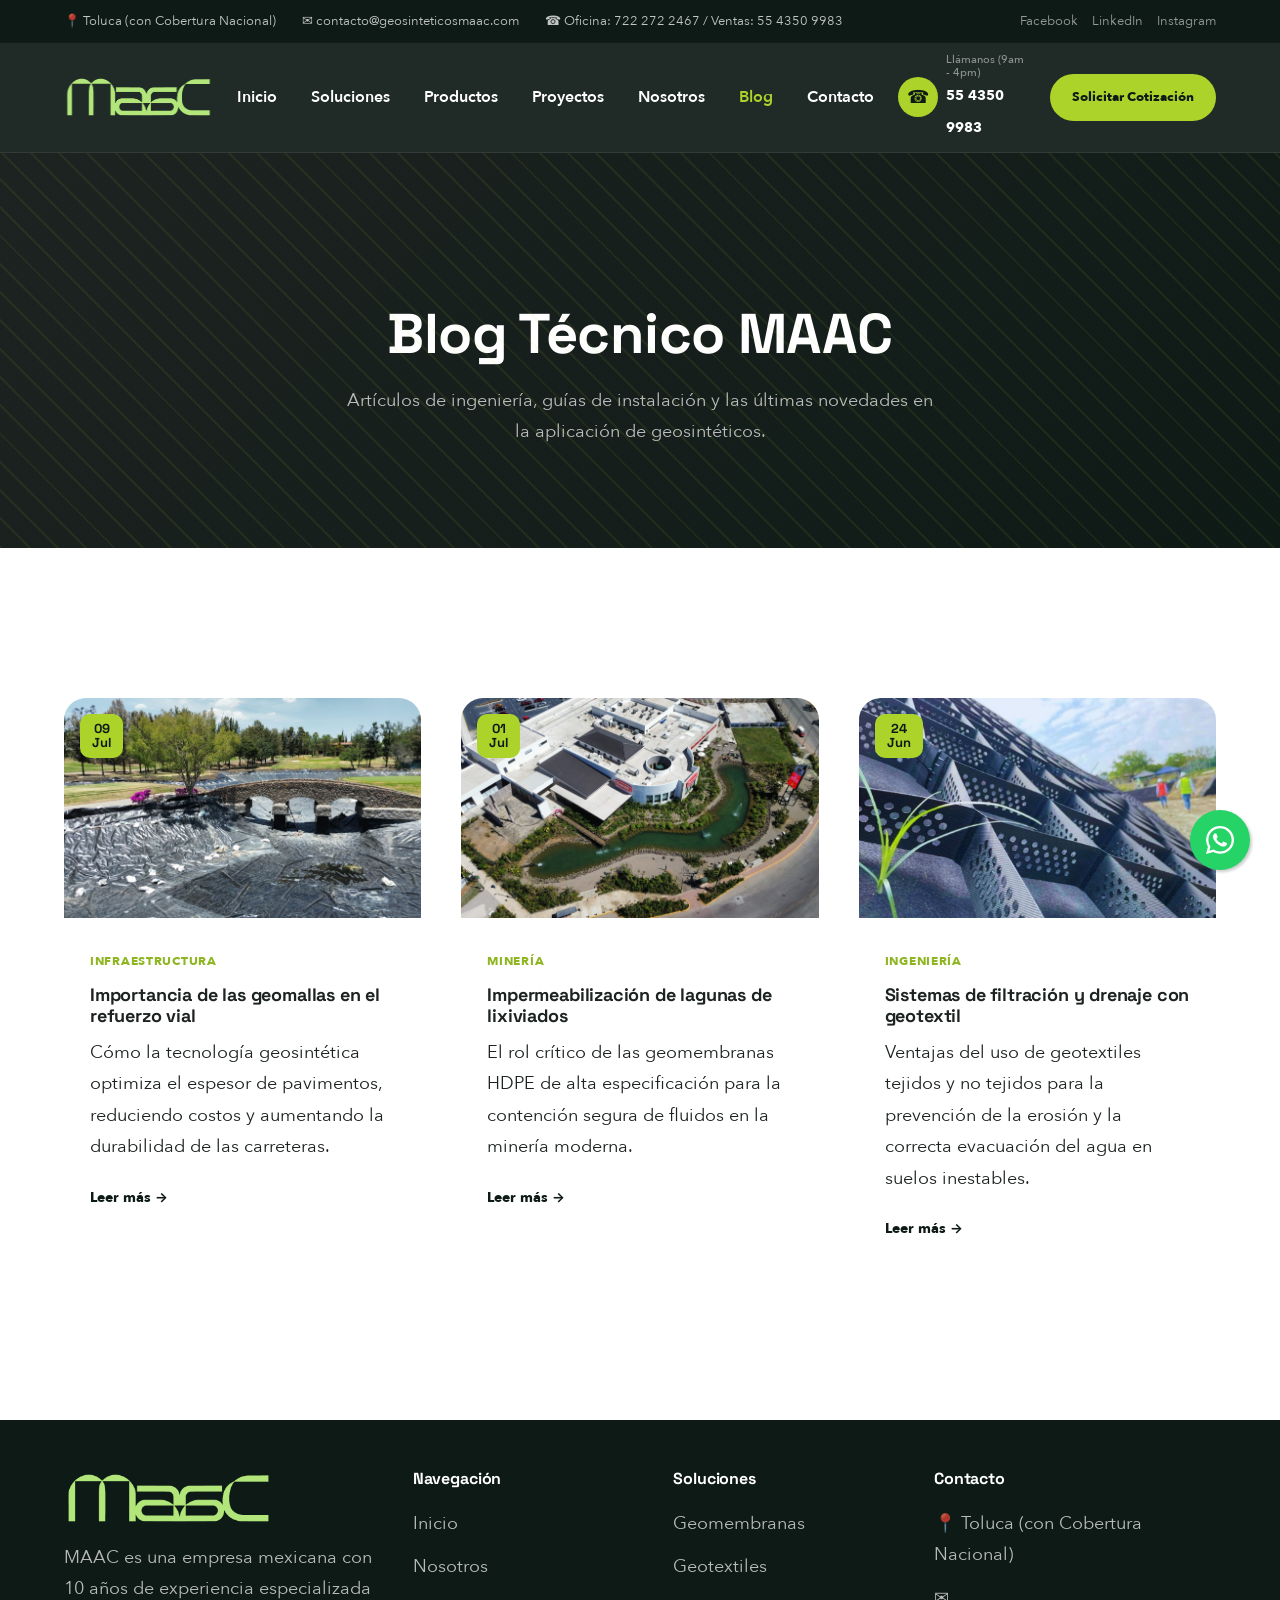
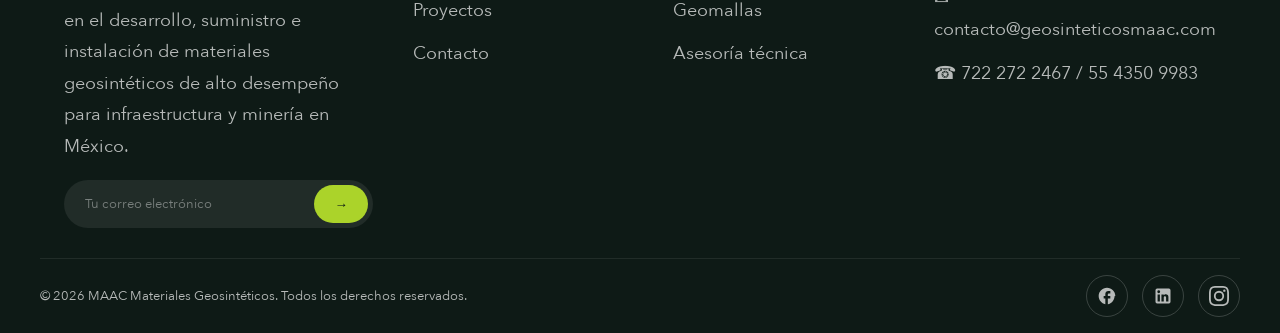
==== commit 98ad8d8c: "Corrige menú móvil roto y agranda el logo del header - Oculta el teléfono y el botón CTA del header " ====
--- a/blog.html
+++ b/blog.html
@@ -97,16 +97,16 @@
 <!-- ============ HEADER ============ -->
 <header class="site-header" id="siteHeader">
   <div class="container nav-wrap">
-    <a href="index.html" class="logo"><img src="assets/img/logo-light.png" alt="MAAC Materiales Geosintéticos"></a>
+    <a href="/" class="logo"><img src="assets/img/logo-light.png" alt="MAAC Materiales Geosintéticos"></a>
     <nav>
       <ul class="main-nav" id="mainNav">
-        <li><a href="index.html">Inicio</a></li>
-        <li><a href="soluciones.html">Soluciones</a></li>
-        <li><a href="productos.html">Productos</a></li>
-        <li><a href="proyectos.html">Proyectos</a></li>
-        <li><a href="nosotros.html">Nosotros</a></li>
-        <li class="active"><a href="blog.html">Blog</a></li>
-        <li><a href="contacto.html">Contacto</a></li>
+        <li><a href="/">Inicio</a></li>
+        <li><a href="/soluciones">Soluciones</a></li>
+        <li><a href="/productos">Productos</a></li>
+        <li><a href="/proyectos">Proyectos</a></li>
+        <li><a href="/nosotros">Nosotros</a></li>
+        <li class="active"><a href="/blog">Blog</a></li>
+        <li><a href="/contacto">Contacto</a></li>
       </ul>
     </nav>
     <div class="header-actions">
@@ -116,7 +116,7 @@
           <span><small style="display:block; font-size:11px; opacity:0.7; line-height:1.2;">Llámanos (9am - 4pm)</small><strong style="font-size:14px; font-weight:700;">55 4350 9983</strong></span>
         </a>
       </div>
-      <a href="contacto.html" class="btn btn-primary btn-sm">Solicitar Cotización</a>
+      <a href="/contacto" class="btn btn-primary btn-sm">Solicitar Cotización</a>
       <button class="burger" id="burgerBtn"><span></span><span></span><span></span></button>
     </div>
   </div>
@@ -176,7 +176,7 @@
 <footer class="site-footer">
   <div class="container footer-grid">
     <div>
-      <a href="index.html" class="logo"><img src="assets/img/logo-light.png" alt="MAAC" style="height:110px;margin-bottom:16px;"></a>
+      <a href="/" class="logo"><img src="assets/img/logo-light.png" alt="MAAC" style="height:56px;margin-bottom:16px;"></a>
       <p>MAAC es una empresa mexicana con 10 años de experiencia especializada en el desarrollo, suministro e instalación de materiales geosintéticos de alto desempeño para infraestructura y minería en México.</p>
       <div class="newsletter-form">
         <input type="email" placeholder="Tu correo electrónico">
@@ -186,19 +186,19 @@
     <div>
       <h4>Navegación</h4>
       <ul>
-        <li><a href="index.html">Inicio</a></li>
-        <li><a href="nosotros.html">Nosotros</a></li>
-        <li><a href="proyectos.html">Proyectos</a></li>
-        <li><a href="contacto.html">Contacto</a></li>
+        <li><a href="/">Inicio</a></li>
+        <li><a href="/nosotros">Nosotros</a></li>
+        <li><a href="/proyectos">Proyectos</a></li>
+        <li><a href="/contacto">Contacto</a></li>
       </ul>
     </div>
     <div>
       <h4>Soluciones</h4>
       <ul>
-        <li><a href="productos.html">Geomembranas</a></li>
-        <li><a href="productos.html">Geotextiles</a></li>
-        <li><a href="productos.html">Geomallas</a></li>
-        <li><a href="soluciones.html">Asesoría técnica</a></li>
+        <li><a href="/productos">Geomembranas</a></li>
+        <li><a href="/productos">Geotextiles</a></li>
+        <li><a href="/productos">Geomallas</a></li>
+        <li><a href="/soluciones">Asesoría técnica</a></li>
       </ul>
     </div>
     <div>
--- a/assets/css/style.css
+++ b/assets/css/style.css
@@ -116,7 +116,7 @@
 }
 .play-cta:hover .play-circle{ transform:scale(1.1); box-shadow:0 8px 20px rgba(171,211,42,.4); }
 
-.section-head{ max-width:640px; margin-bottom:48px; }
+.section-head{ max-width:860px; margin-bottom:48px; }
 .section-head.center{ margin-left:auto; margin-right:auto; text-align:center; }
 .section-head h2{ font-size:clamp(28px,4vw,42px); color:var(--verde-profundo); }
 .on-dark .section-head h2{ color:var(--blanco); }
@@ -175,8 +175,8 @@
   border-bottom:1px solid rgba(0,0,0,.05);
 }
 .nav-wrap{ display:flex; align-items:center; justify-content:space-between; gap:24px; }
-.logo img{ height:95px; width:auto; transition:var(--transition); }
-header.site-header.scrolled .logo img{ height:60px; }
+.logo img{ height:44px; width:auto; transition:var(--transition); }
+header.site-header.scrolled .logo img{ height:36px; }
 .main-nav{ display:flex; gap:34px; }
 .main-nav > li{ position:relative; }
 .main-nav a{ color:var(--blanco); font-weight:600; font-size:15.5px; padding:8px 0; display:flex; align-items:center; gap:6px; transition:var(--transition); }
@@ -646,8 +646,9 @@
   .stat-item:nth-child(2){ border-right:none; }
 }
 @media (max-width:780px){
-  .topbar,.main-nav,.header-phone small{ display:none; }
+  .topbar,.main-nav,.header-phone,.header-actions > .btn{ display:none; }
   .burger{ display:flex; }
+  .header-actions{ gap:0; }
   .process-grid::before{ display:none; }
   .process-grid,.services-grid,.plans-grid,.blog-grid,.stats-grid,.form-grid{ grid-template-columns:1fr; }
   .plan-card.featured{ transform:none; }
